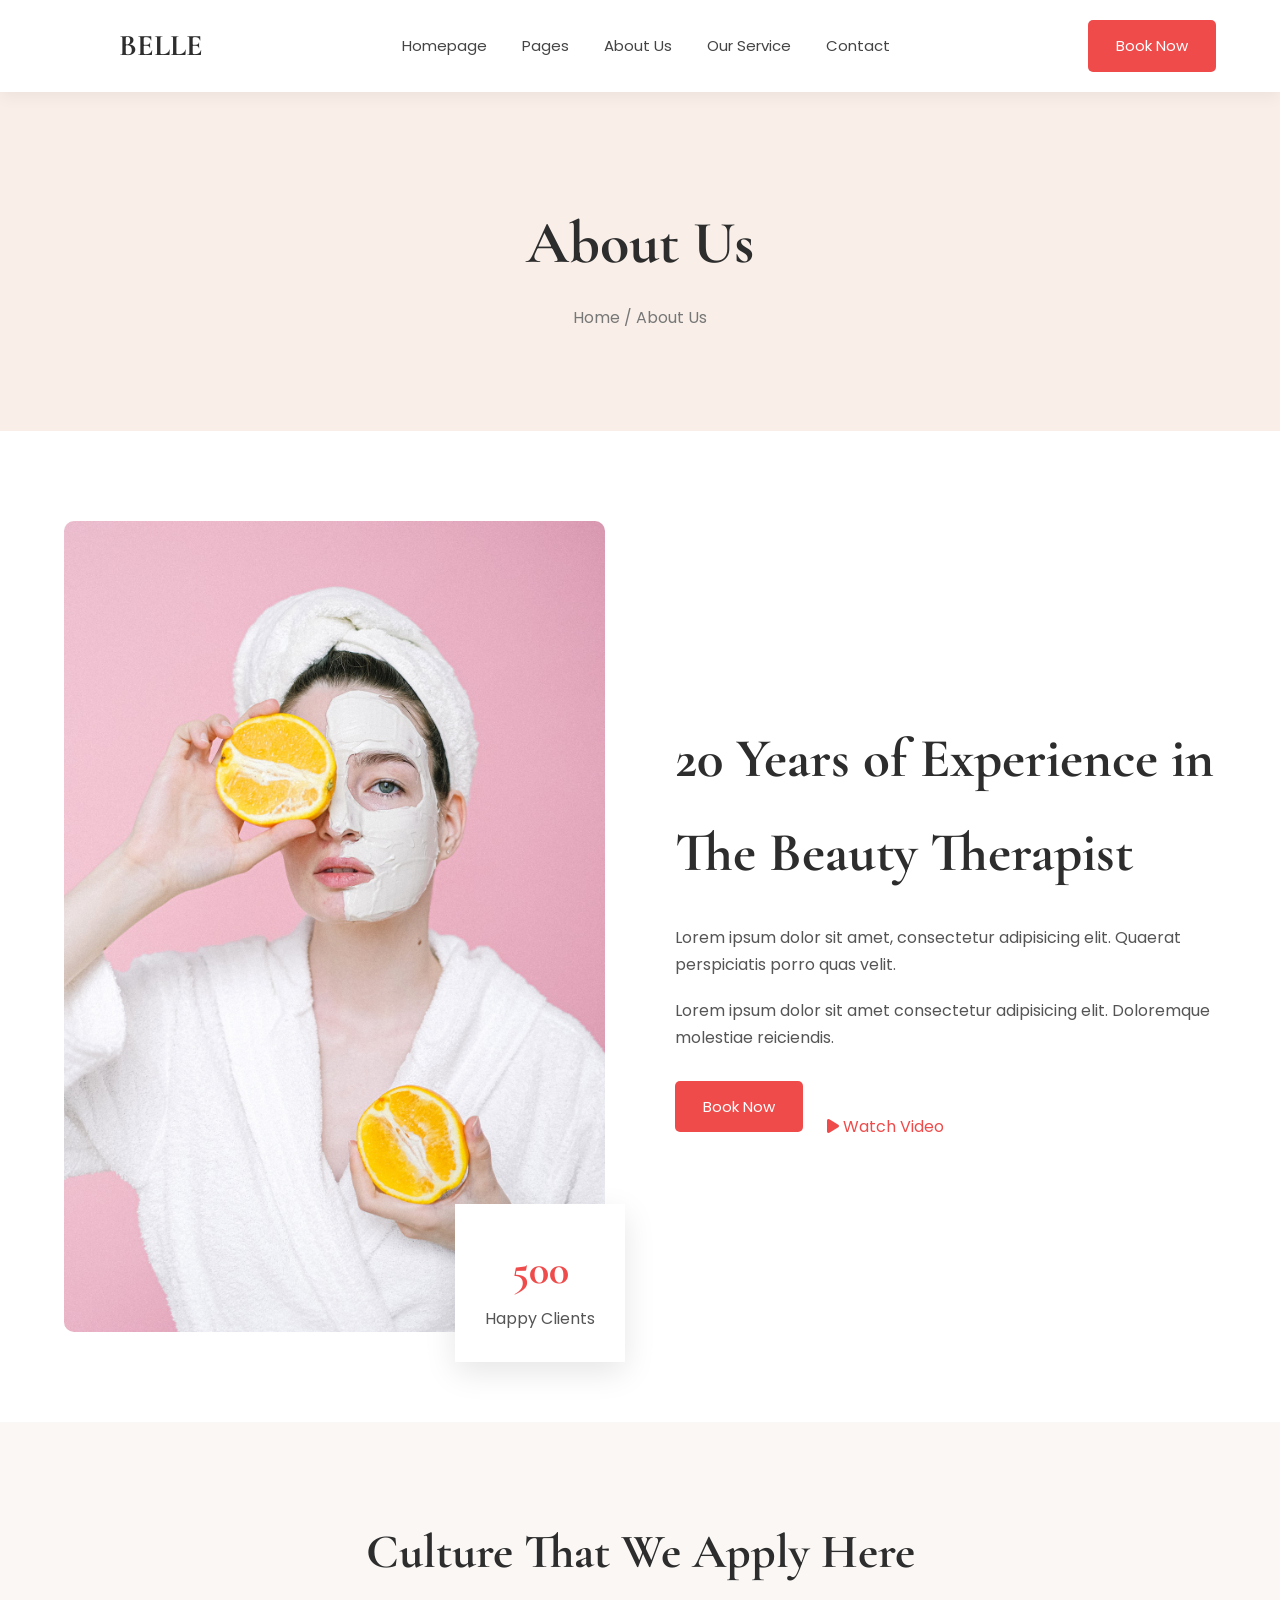
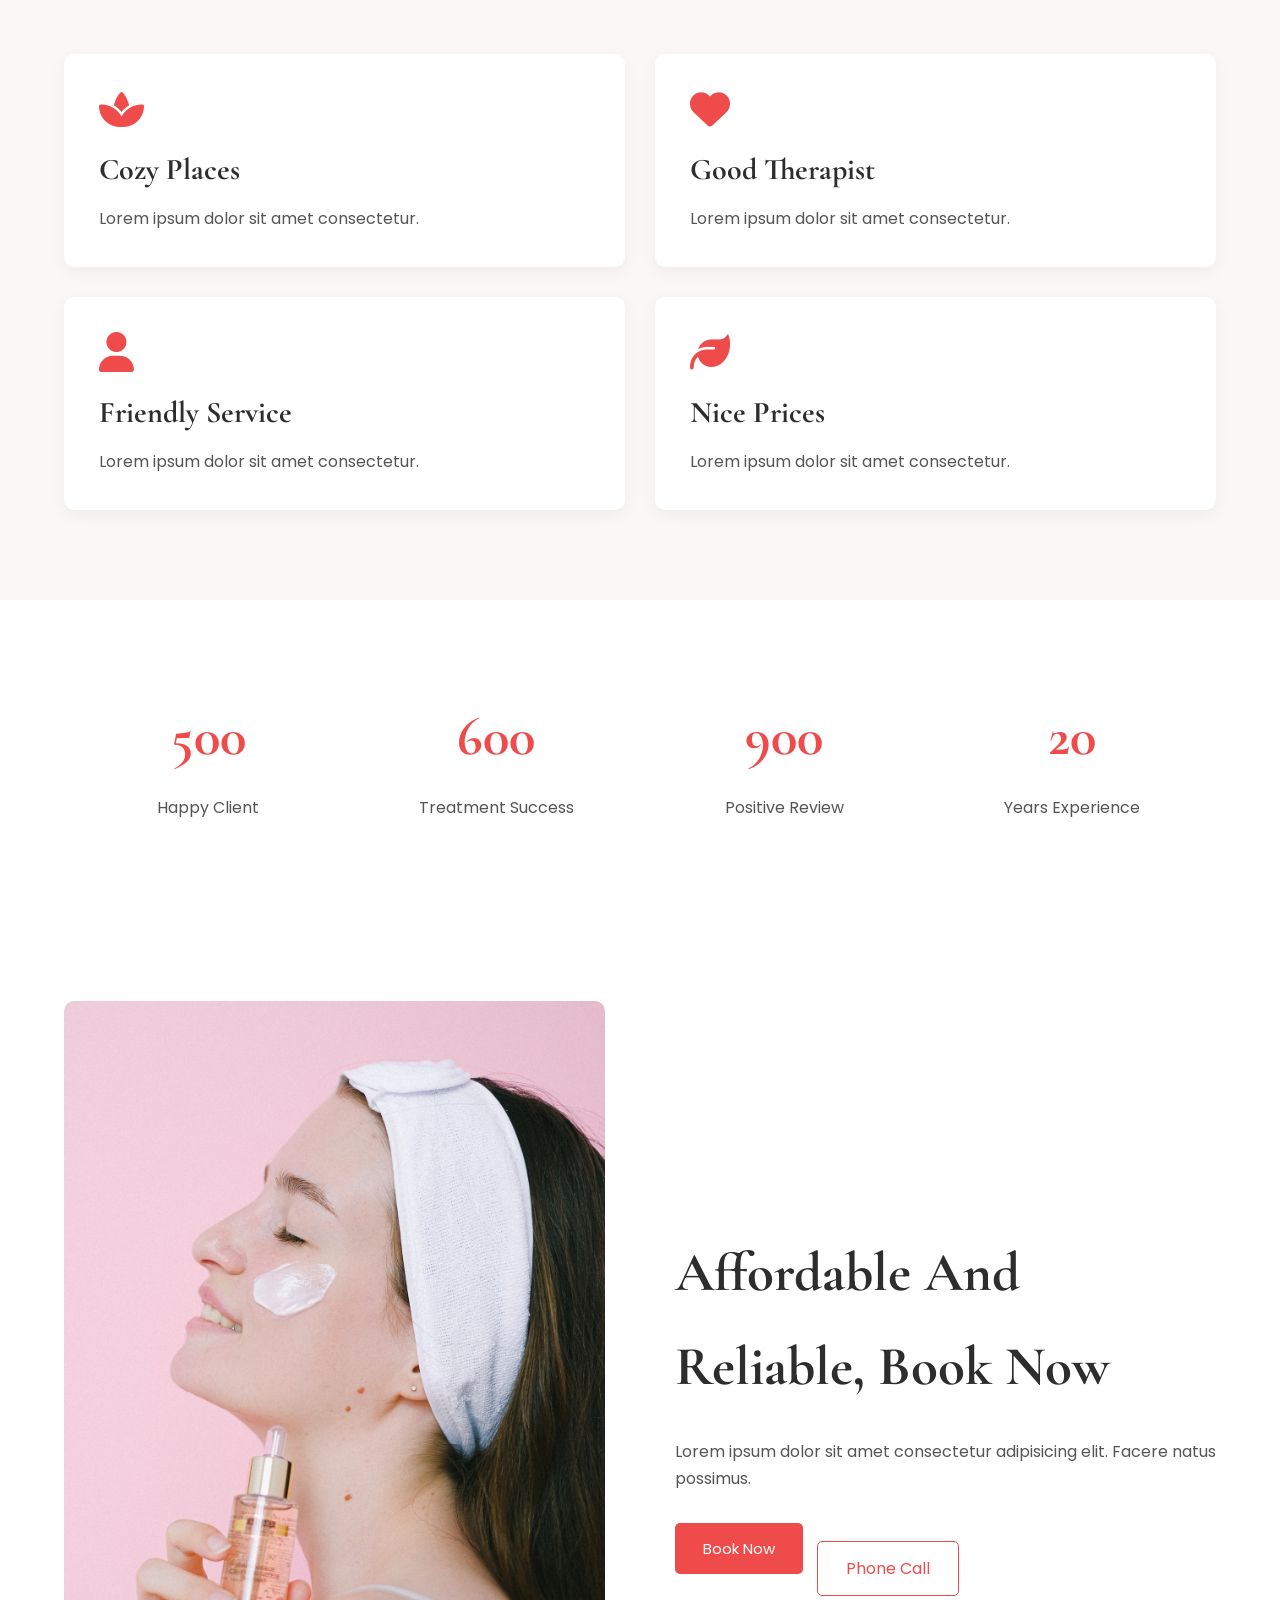
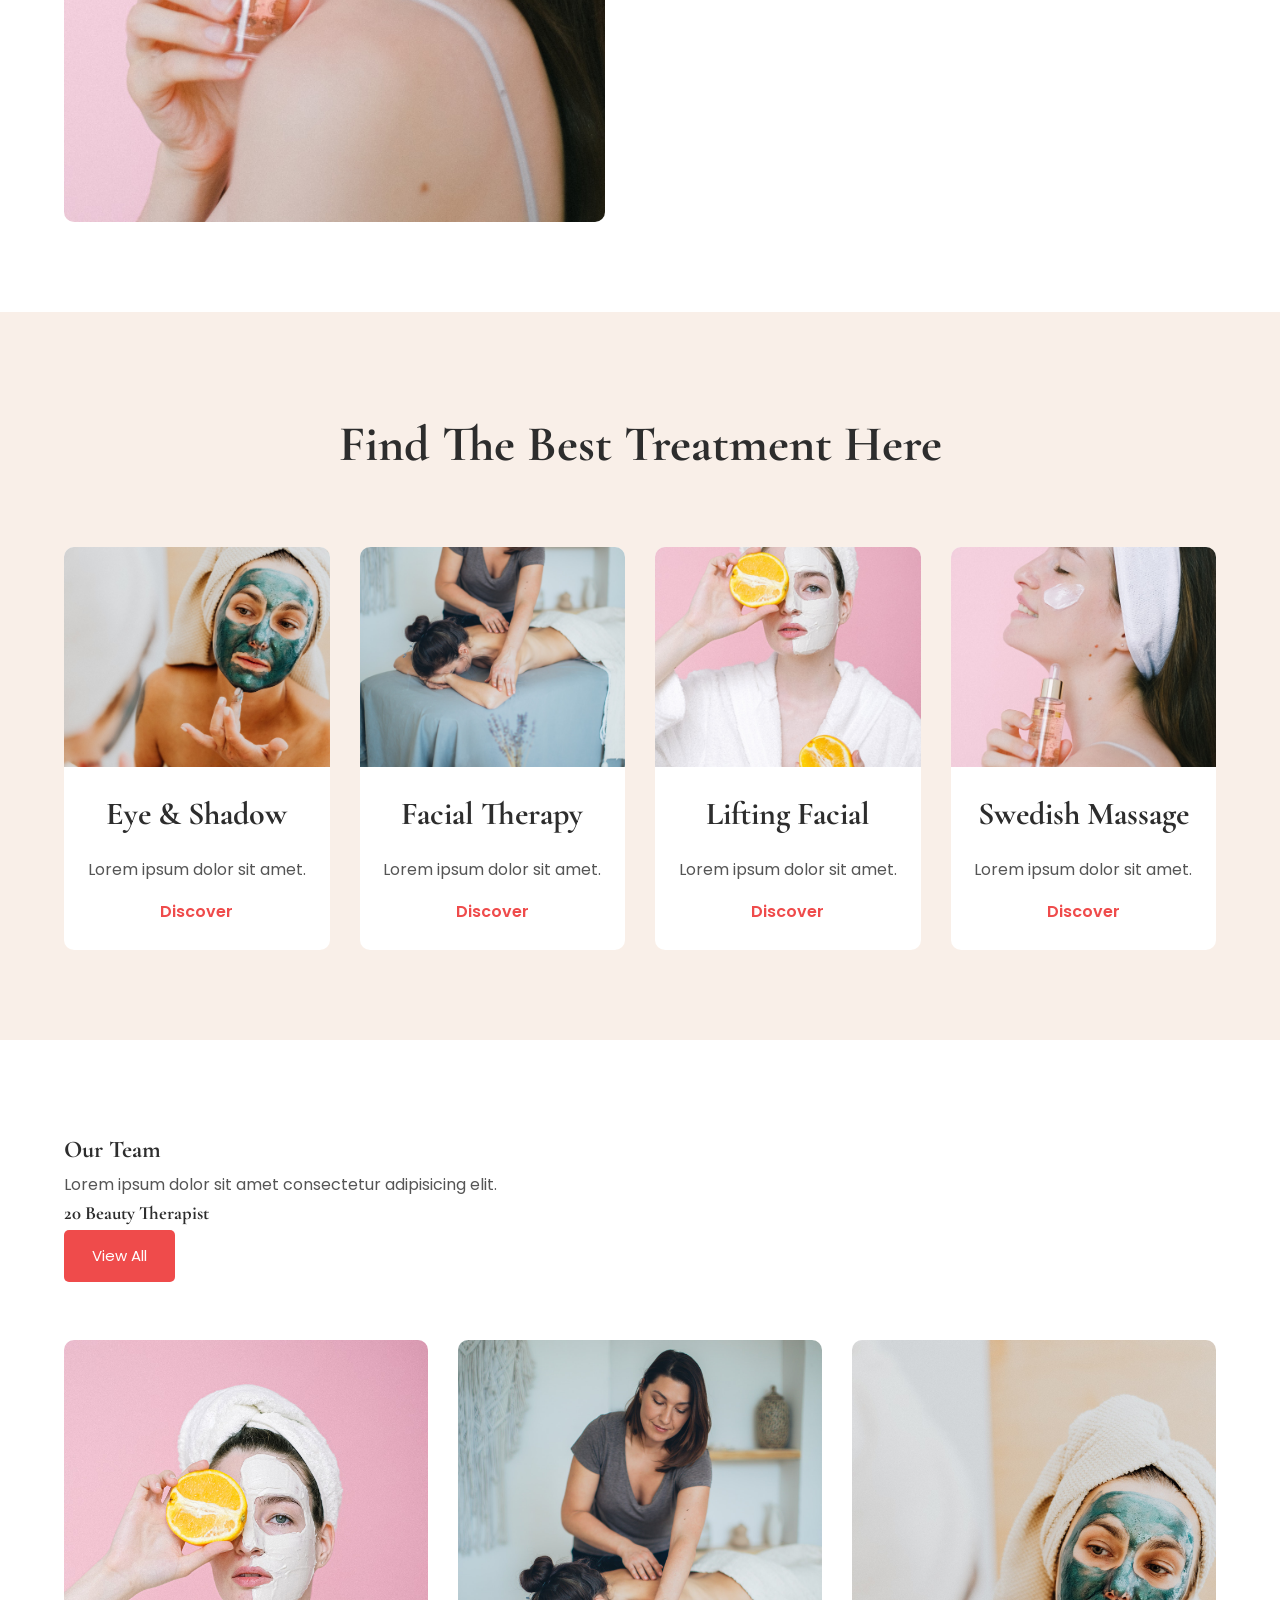
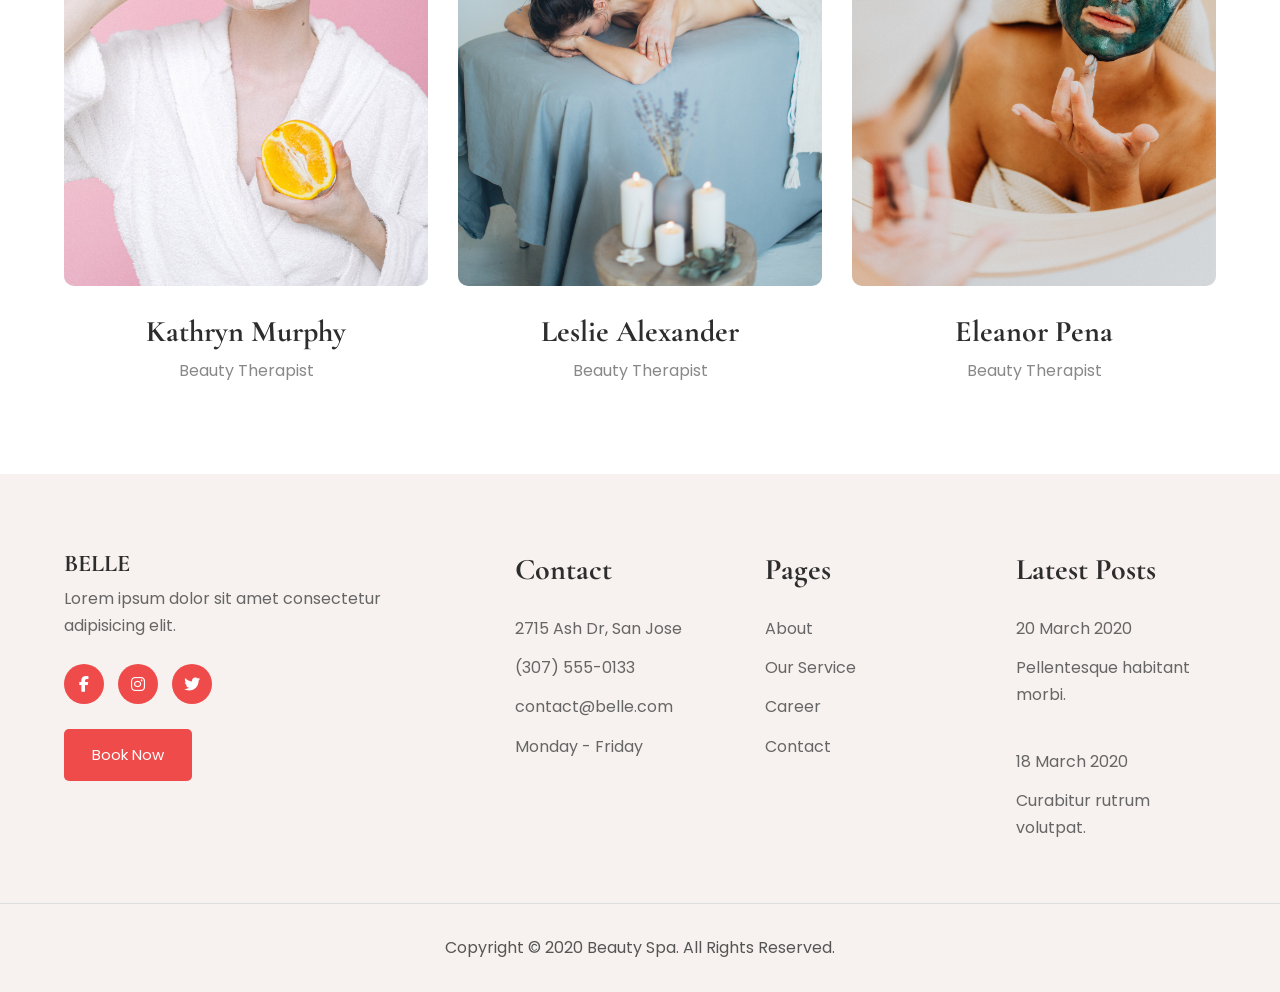
==== about.html @ ede9dcdd "added about.html" ====
<!DOCTYPE html>
<html lang="en">
<head>

    <meta charset="UTF-8">
    <meta http-equiv="X-UA-Compatible" content="IE=edge">
    <meta name="viewport" content="width=device-width, initial-scale=1.0">

    <title>Belle Beauty Spa - About Us</title>

    <!-- Google Fonts -->
    <link href="https://fonts.googleapis.com/css2?family=Cormorant+Garamond:wght@400;500;600;700&family=Poppins:wght@300;400;500;600&display=swap" rel="stylesheet">

    <!-- Font Awesome -->
    <link rel="stylesheet"
    href="https://cdnjs.cloudflare.com/ajax/libs/font-awesome/6.5.0/css/all.min.css">

    <!-- CSS -->
    <link rel="stylesheet" href="./css/about.css">

</head>
<body>

<!-- ================= HEADER ================= -->

<header>

<div class="container nav">

<div class="logo">
    <img src="images/logo.png" alt="">
    <h2>BELLE</h2>
</div>

<nav>

<ul>

<li><a href="#">Homepage</a></li>
<li><a href="#">Pages</a></li>
<li><a href="#">About Us</a></li>
<li><a href="#">Our Service</a></li>
<li><a href="#">Contact</a></li>

</ul>

</nav>

<a href="#" class="btn">Book Now</a>

</div>

</header>

<!-- ================= HERO ================= -->

<section class="hero">

<div class="container">

<h1>About Us</h1>

<p>Home / About Us</p>

</div>

</section>

<!-- ================= EXPERIENCE ================= -->

<section class="experience">

<div class="container experience-grid">

<div class="experience-image">

<img src="./images/image1.jpg" alt="">

<div class="clients-box">

<h2>500</h2>

<p>Happy Clients</p>

</div>

</div>

<div class="experience-content">

<h2>
20 Years of Experience in<br>
The Beauty Therapist
</h2>

<p>

Lorem ipsum dolor sit amet, consectetur adipisicing elit.
Quaerat perspiciatis porro quas velit.

</p>

<p>

Lorem ipsum dolor sit amet consectetur adipisicing elit.
Doloremque molestiae reiciendis.

</p>

<div class="buttons">

<a href="#" class="btn">Book Now</a>

<a href="#" class="video-btn">
<i class="fa-solid fa-play"></i>
Watch Video
</a>

</div>

</div>

</div>

</section>

<!-- ================= CULTURE ================= -->

<section class="culture">

<div class="container">

<h2>Culture That We Apply Here</h2>

<div class="culture-grid">

<div class="culture-box">

<i class="fa-solid fa-spa"></i>

<h3>Cozy Places</h3>

<p>Lorem ipsum dolor sit amet consectetur.</p>

</div>

<div class="culture-box">

<i class="fa-solid fa-heart"></i>

<h3>Good Therapist</h3>

<p>Lorem ipsum dolor sit amet consectetur.</p>

</div>

<div class="culture-box">

<i class="fa-solid fa-user"></i>

<h3>Friendly Service</h3>

<p>Lorem ipsum dolor sit amet consectetur.</p>

</div>

<div class="culture-box">

<i class="fa-solid fa-leaf"></i>

<h3>Nice Prices</h3>

<p>Lorem ipsum dolor sit amet consectetur.</p>

</div>

</div>

</div>

</section>

<!-- ================= COUNTER ================= -->

<section class="counter">

<div class="container counter-grid">

<div>

<h2>500</h2>

<p>Happy Client</p>

</div>

<div>

<h2>600</h2>

<p>Treatment Success</p>

</div>

<div>

<h2>900</h2>

<p>Positive Review</p>

</div>

<div>

<h2>20</h2>

<p>Years Experience</p>

</div>

</div>

</section>

<!-- ================= BOOK ================= -->

<section class="booking">

<div class="container booking-grid">

<div class="booking-image">

<img src="./images/image4.jpg" alt="">

</div>

<div>

<h2>Affordable And Reliable, Book Now</h2>

<p>

Lorem ipsum dolor sit amet consectetur adipisicing elit.
Facere natus possimus.

</p>

<div class="buttons">

<a href="#" class="btn">Book Now</a>

<a href="#" class="btn-outline">Phone Call</a>

</div>

</div>

</div>

</section>

<!-- ================= SERVICES ================= -->

<section class="services">

<div class="container">

<h2>Find The Best Treatment Here</h2>

<div class="service-grid">

<div class="service-card">

<img src="./images/image3.jpg">

<h3>Eye & Shadow</h3>

<p>Lorem ipsum dolor sit amet.</p>

<a href="#">Discover</a>

</div>

<div class="service-card">

<img src="./images/image2.jpg">

<h3>Facial Therapy</h3>

<p>Lorem ipsum dolor sit amet.</p>

<a href="#">Discover</a>

</div>

<div class="service-card">

<img src="./images/image1.jpg">

<h3>Lifting Facial</h3>

<p>Lorem ipsum dolor sit amet.</p>

<a href="#">Discover</a>

</div>

<div class="service-card">

<img src="./images/image4.jpg">

<h3>Swedish Massage</h3>

<p>Lorem ipsum dolor sit amet.</p>

<a href="#">Discover</a>

</div>

</div>

</div>

</section>

<!-- ================= TEAM ================= -->

<section class="team">

<div class="container">

<div class="team-heading">

<div>

<h2>Our Team</h2>

<p>

Lorem ipsum dolor sit amet consectetur adipisicing elit.

</p>

<h3>20 Beauty Therapist</h3>

<a href="#" class="btn">View All</a>

</div>

</div>

<div class="team-grid">

<div class="member">

<img src="./images/image1.jpg">

<h4>Kathryn Murphy</h4>

<span>Beauty Therapist</span>

</div>

<div class="member">

<img src="./images/image2.jpg">

<h4>Leslie Alexander</h4>

<span>Beauty Therapist</span>

</div>

<div class="member">

<img src="./images/image3.jpg">

<h4>Eleanor Pena</h4>

<span>Beauty Therapist</span>

</div>

</div>

</div>

</section>

<!-- ================= FOOTER ================= -->

<footer>

<div class="container footer-grid">

<div>

<h2>BELLE</h2>

<p>

Lorem ipsum dolor sit amet consectetur adipisicing elit.

</p>

<div class="social">

<i class="fab fa-facebook-f"></i>

<i class="fab fa-instagram"></i>

<i class="fab fa-twitter"></i>

</div>

<a href="#" class="btn">Book Now</a>

</div>

<div>

<h3>Contact</h3>

<p>2715 Ash Dr, San Jose</p>

<p>(307) 555-0133</p>

<p>contact@belle.com</p>

<p>Monday - Friday</p>

</div>

<div>

<h3>Pages</h3>

<ul>

<li>About</li>

<li>Our Service</li>

<li>Career</li>

<li>Contact</li>

</ul>

</div>

<div>

<h3>Latest Posts</h3>

<p>20 March 2020</p>

<p>Pellentesque habitant morbi.</p>

<br>

<p>18 March 2020</p>

<p>Curabitur rutrum volutpat.</p>

</div>

</div>

<div class="copyright">

<p>

Copyright © 2020 Beauty Spa. All Rights Reserved.

</p>

</div>

</footer>

</body>
</html>
---- css/about.css ----
/*==========================
    GOOGLE FONTS RESET
==========================*/

*{
    margin:0;
    padding:0;
    box-sizing:border-box;
}

html{
    scroll-behavior:smooth;
}

body{
    font-family:'Poppins',sans-serif;
    color:#555;
    background:#fff;
    line-height:1.7;
}

img{
    width:100%;
    display:block;
}

a{
    text-decoration:none;
}

ul{
    list-style:none;
}

.container{
    width:90%;
    max-width:1200px;
    margin:auto;
}

/*==========================
        HEADINGS
==========================*/

h1,h2,h3,h4{
    font-family:'Cormorant Garamond',serif;
    color:#2d2d2d;
}

section{
    padding:90px 0;
}

/*==========================
        BUTTONS
==========================*/

.btn{
    display:inline-block;
    padding:13px 28px;
    background:#ef4b4b;
    color:#fff;
    border-radius:5px;
    transition:.3s;
    font-size:15px;
}

.btn:hover{
    background:#d93737;
}

.btn-outline{
    display:inline-block;
    padding:13px 28px;
    border:1px solid #ef4b4b;
    color:#ef4b4b;
    border-radius:5px;
    margin-left:10px;
    transition:.3s;
}

.btn-outline:hover{
    background:#ef4b4b;
    color:#fff;
}

/*==========================
        HEADER
==========================*/

header{
    background:#fff;
    box-shadow:0 5px 15px rgba(0,0,0,.05);
    position:sticky;
    top:0;
    z-index:999;
}

.nav{
    display:flex;
    justify-content:space-between;
    align-items:center;
    padding:20px 0;
}

.logo{
    display:flex;
    align-items:center;
    gap:10px;
}

.logo img{
    width:45px;
}

.logo h2{
    font-size:30px;
}

nav ul{
    display:flex;
    gap:35px;
}

nav a{
    color:#444;
    font-size:15px;
    transition:.3s;
}

nav a:hover{
    color:#ef4b4b;
}

/*==========================
        HERO
==========================*/

.hero{
    background:#f9efe8;
    text-align:center;
    padding:100px 0;
}

.hero h1{
    font-size:60px;
    margin-bottom:10px;
}

.hero p{
    color:#777;
}

/*==========================
    EXPERIENCE
==========================*/

.experience-grid{
    display:grid;
    grid-template-columns:1fr 1fr;
    gap:70px;
    align-items:center;
}

.experience-image{
    position:relative;
}

.experience-image img{
    border-radius:10px;
}

.clients-box{
    position:absolute;
    bottom:-30px;
    right:-20px;
    width:170px;
    background:#fff;
    padding:30px;
    text-align:center;
    box-shadow:0 10px 30px rgba(0,0,0,.1);
}

.clients-box h2{
    color:#ef4b4b;
    font-size:42px;
}

.experience-content h2{
    font-size:55px;
    margin-bottom:25px;
}

.experience-content p{
    margin-bottom:18px;
}

.buttons{
    margin-top:30px;
}

.video-btn{
    color:#ef4b4b;
    margin-left:20px;
}

/*==========================
        CULTURE
==========================*/

.culture{
    background:#faf7f5;
}

.culture h2{
    text-align:center;
    font-size:48px;
    margin-bottom:60px;
}

.culture-grid{
    display:grid;
    grid-template-columns:repeat(2,1fr);
    gap:30px;
}

.culture-box{
    background:#fff;
    padding:35px;
    border-radius:10px;
    transition:.4s;
    box-shadow:0 5px 15px rgba(0,0,0,.05);
}

.culture-box:hover{
    transform:translateY(-10px);
}

.culture-box i{
    color:#ef4b4b;
    font-size:40px;
    margin-bottom:15px;
}

.culture-box h3{
    font-size:30px;
    margin-bottom:10px;
}

/*==========================
        COUNTER
==========================*/

.counter-grid{
    display:grid;
    grid-template-columns:repeat(4,1fr);
    text-align:center;
}

.counter h2{
    color:#ef4b4b;
    font-size:55px;
}

.counter p{
    margin-top:10px;
}

/*==========================
        BOOKING
==========================*/

.booking-grid{
    display:grid;
    grid-template-columns:1fr 1fr;
    gap:70px;
    align-items:center;
}

.booking-image img{
    border-radius:10px;
}

.booking h2{
    font-size:55px;
    margin-bottom:25px;
}

.booking p{
    margin-bottom:25px;
}

/*==========================
        SERVICES
==========================*/

.services{
    background:#f9efe8;
}

.services h2{
    text-align:center;
    font-size:50px;
    margin-bottom:60px;
}

.service-grid{
    display:grid;
    grid-template-columns:repeat(4,1fr);
    gap:30px;
}

.service-card{
    background:#fff;
    text-align:center;
    border-radius:10px;
    overflow:hidden;
    transition:.4s;
}

.service-card:hover{
    transform:translateY(-10px);
    box-shadow:0 15px 35px rgba(0,0,0,.1);
}

.service-card img{
    height:220px;
    object-fit:cover;
}

.service-card h3{
    margin-top:20px;
    font-size:32px;
}

.service-card p{
    padding:15px;
}

.service-card a{
    display:inline-block;
    margin-bottom:25px;
    color:#ef4b4b;
    font-weight:600;
}

/*==========================
        TEAM
==========================*/

.team-grid{
    display:grid;
    grid-template-columns:repeat(3,1fr);
    gap:30px;
    margin-top:50px;
}

.member{
    text-align:center;
}

.member img{
    border-radius:10px;
    margin-bottom:20px;
}

.member h4{
    font-size:30px;
}

.member span{
    color:#888;
}

/*==========================
        FOOTER
==========================*/

footer{
    background:#f7f2ef;
    padding-top:70px;
}

.footer-grid{
    display:grid;
    grid-template-columns:2fr 1fr 1fr 1fr;
    gap:50px;
}

.footer-grid h3{
    margin-bottom:20px;
    font-size:30px;
}

.footer-grid p,
.footer-grid li{
    margin-bottom:12px;
    color:#666;
}

.social{
    margin:25px 0;
}

.social i{
    width:40px;
    height:40px;
    line-height:40px;
    text-align:center;
    border-radius:50%;
    background:#ef4b4b;
    color:#fff;
    margin-right:10px;
    cursor:pointer;
    transition:.3s;
}

.social i:hover{
    transform:scale(1.1);
}

.copyright{
    text-align:center;
    padding:30px;
    margin-top:50px;
    border-top:1px solid #ddd;
}

/*==========================
        RESPONSIVE
==========================*/

@media(max-width:992px){

nav{
    display:none;
}

.experience-grid,
.booking-grid,
.footer-grid{
    grid-template-columns:1fr;
}

.service-grid{
    grid-template-columns:repeat(2,1fr);
}

.team-grid{
    grid-template-columns:repeat(2,1fr);
}

.counter-grid{
    grid-template-columns:repeat(2,1fr);
    gap:40px;
}

.culture-grid{
    grid-template-columns:1fr;
}

}

@media(max-width:768px){

.hero h1{
    font-size:42px;
}

.experience-content h2,
.booking h2,
.services h2,
.culture h2{
    font-size:38px;
}

.service-grid,
.team-grid,
.counter-grid{
    grid-template-columns:1fr;
}

.clients-box{
    position:static;
    margin-top:20px;
}

.buttons .btn,
.buttons .btn-outline{
    display:block;
    margin:15px 0;
}

}


/* Sticky Header */

header.sticky{
    box-shadow:0 10px 30px rgba(0,0,0,.15);
    transition:.3s;
}

/* Fade Animation */

.hidden{
    opacity:0;
    transform:translateY(40px);
    transition:1s;
}

.show{
    opacity:1;
    transform:translateY(0);
}

/* Active Nav */

nav a.active{
    color:#ef4b4b;
    font-weight:600;
}

/* Ripple Effect */

.btn{
    position:relative;
    overflow:hidden;
}

.ripple{

    position:absolute;

    border-radius:50%;

    transform:scale(0);

    animation:ripple .6s linear;

    background:rgba(255,255,255,.6);

}

@keyframes ripple{

    to{

        transform:scale(4);

        opacity:0;

    }

}
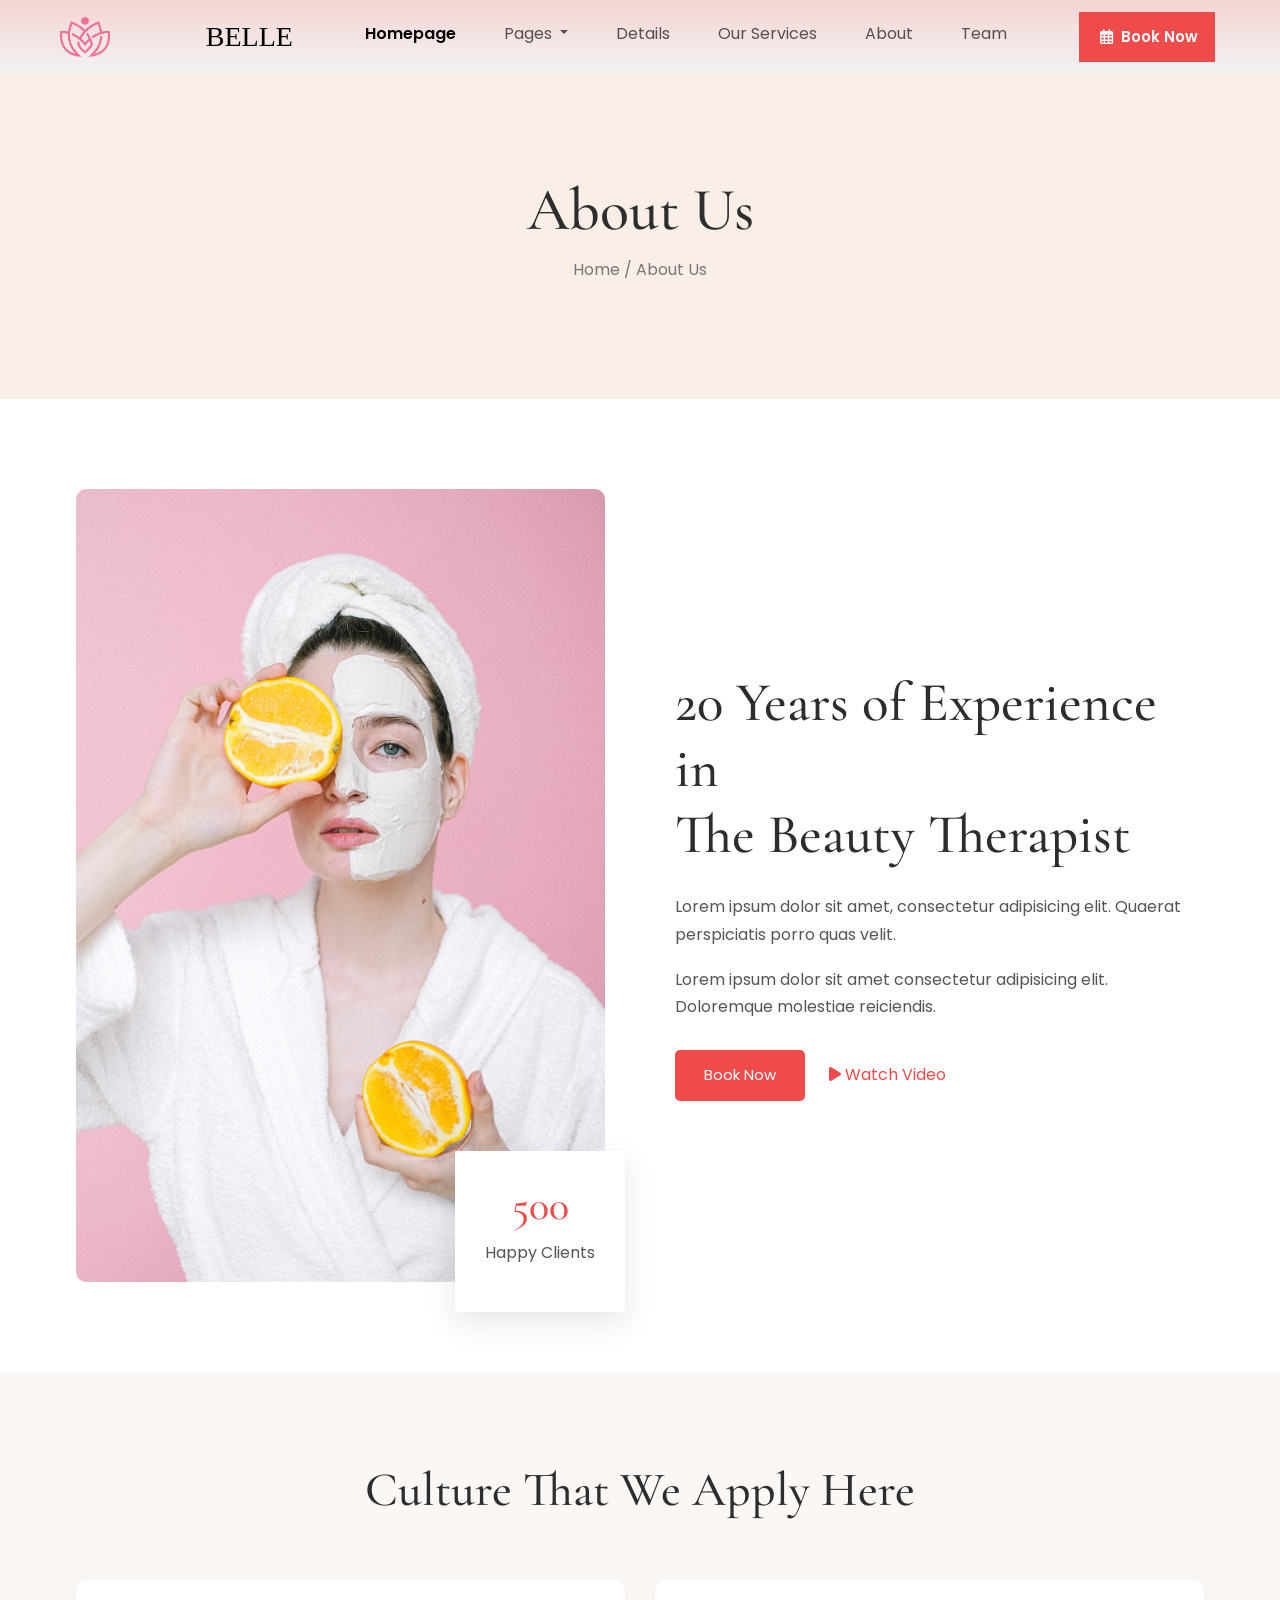
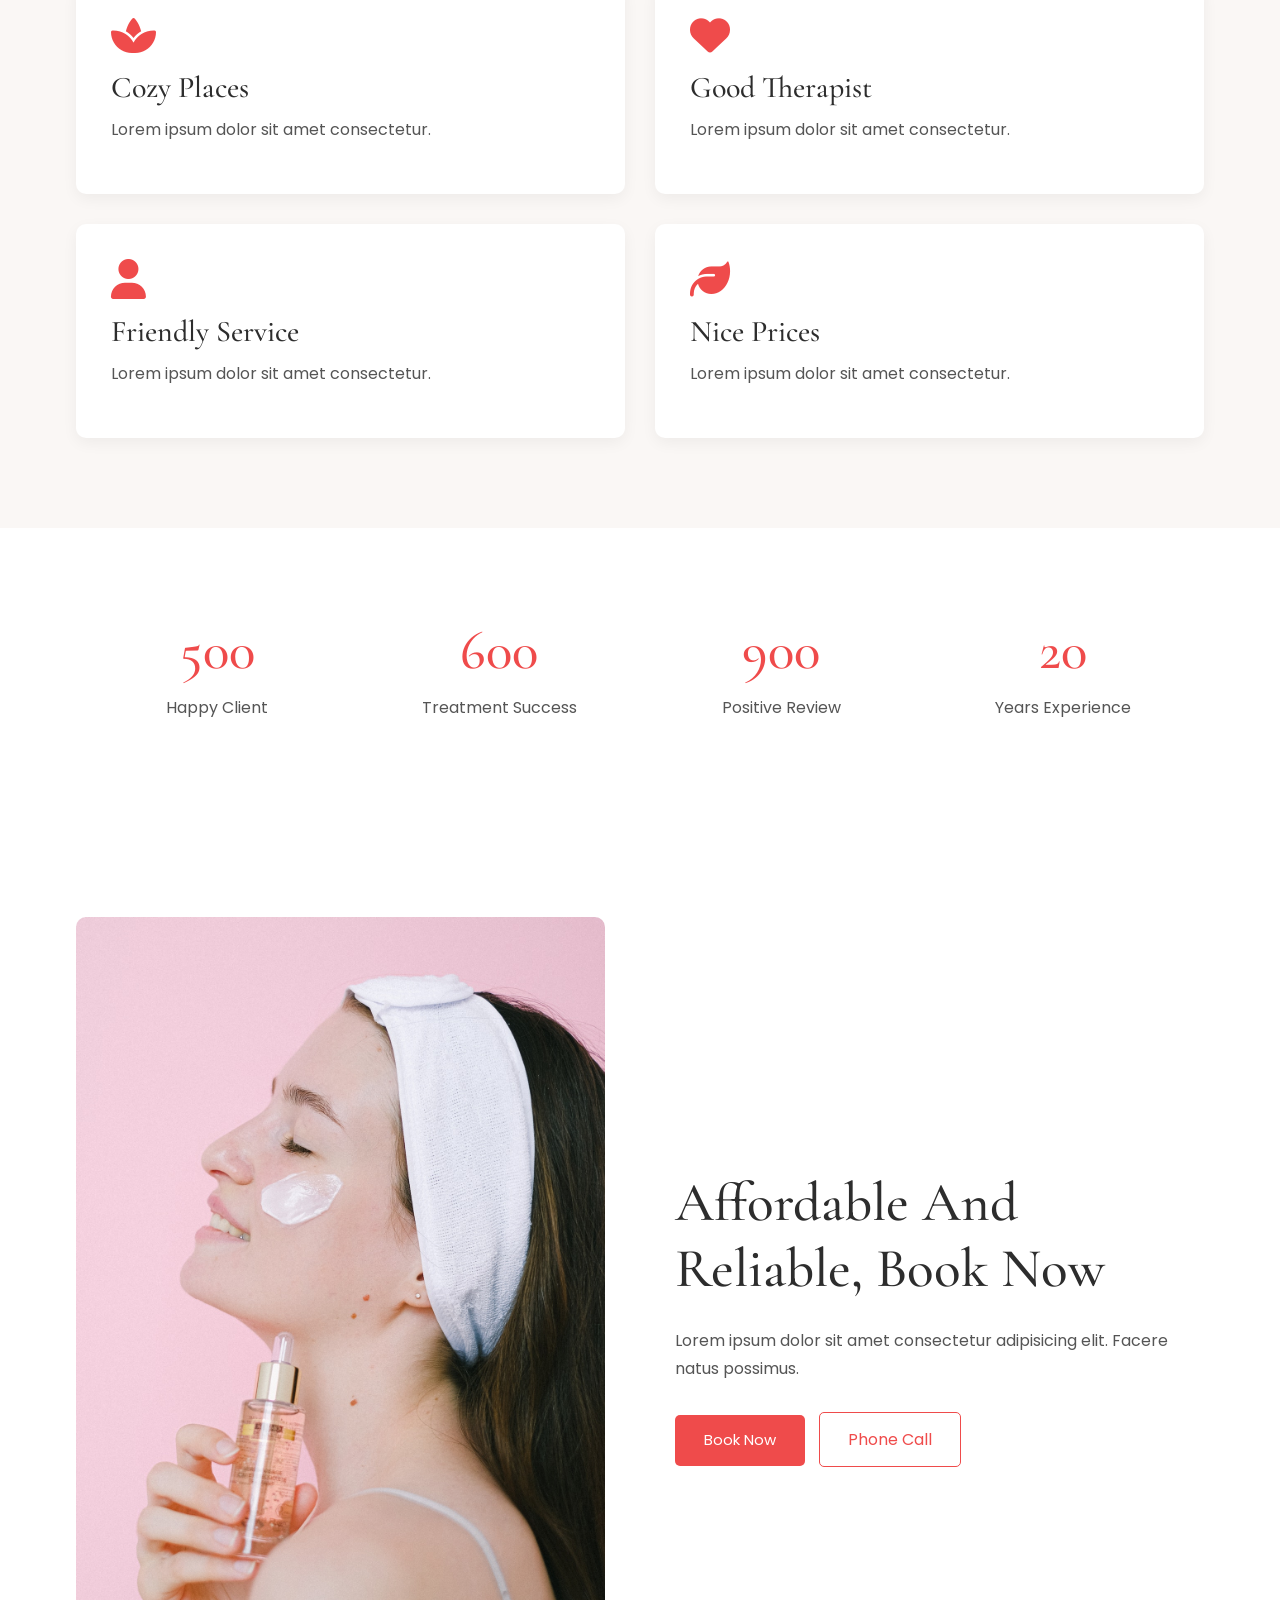
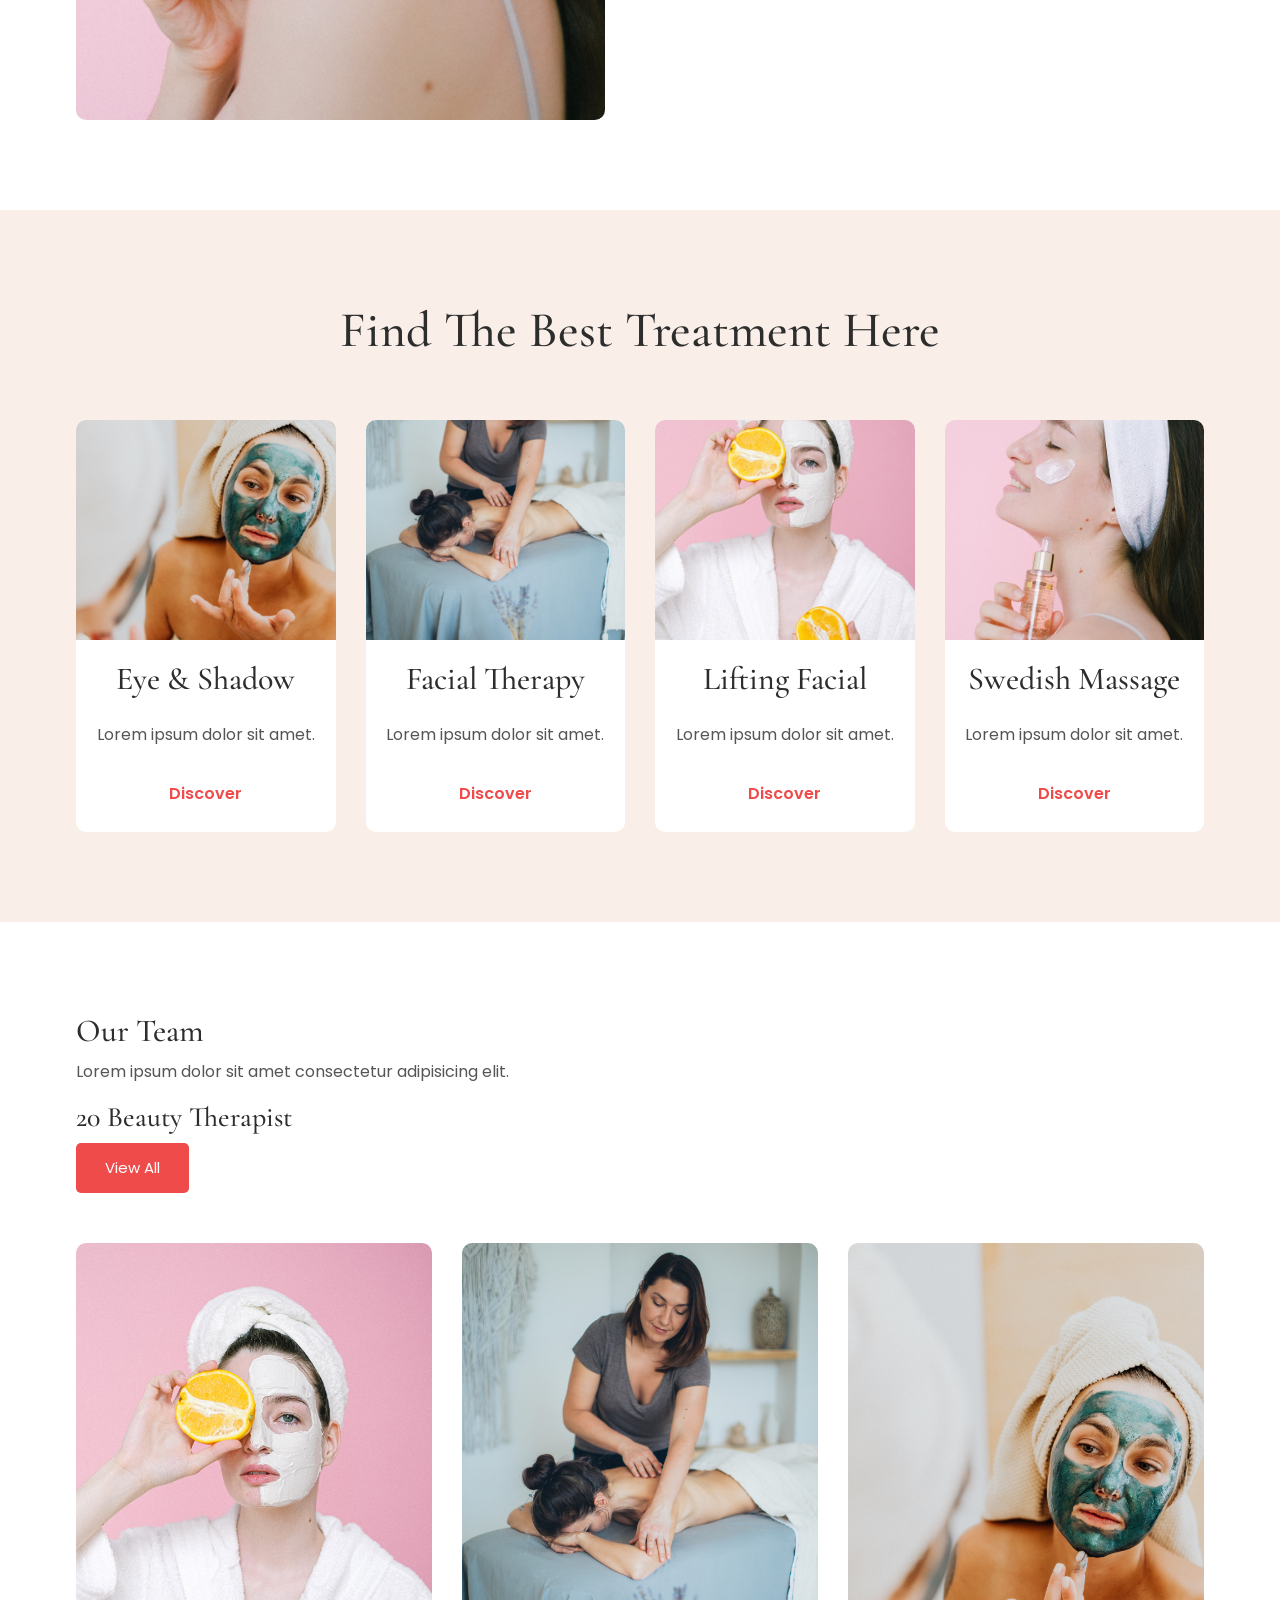
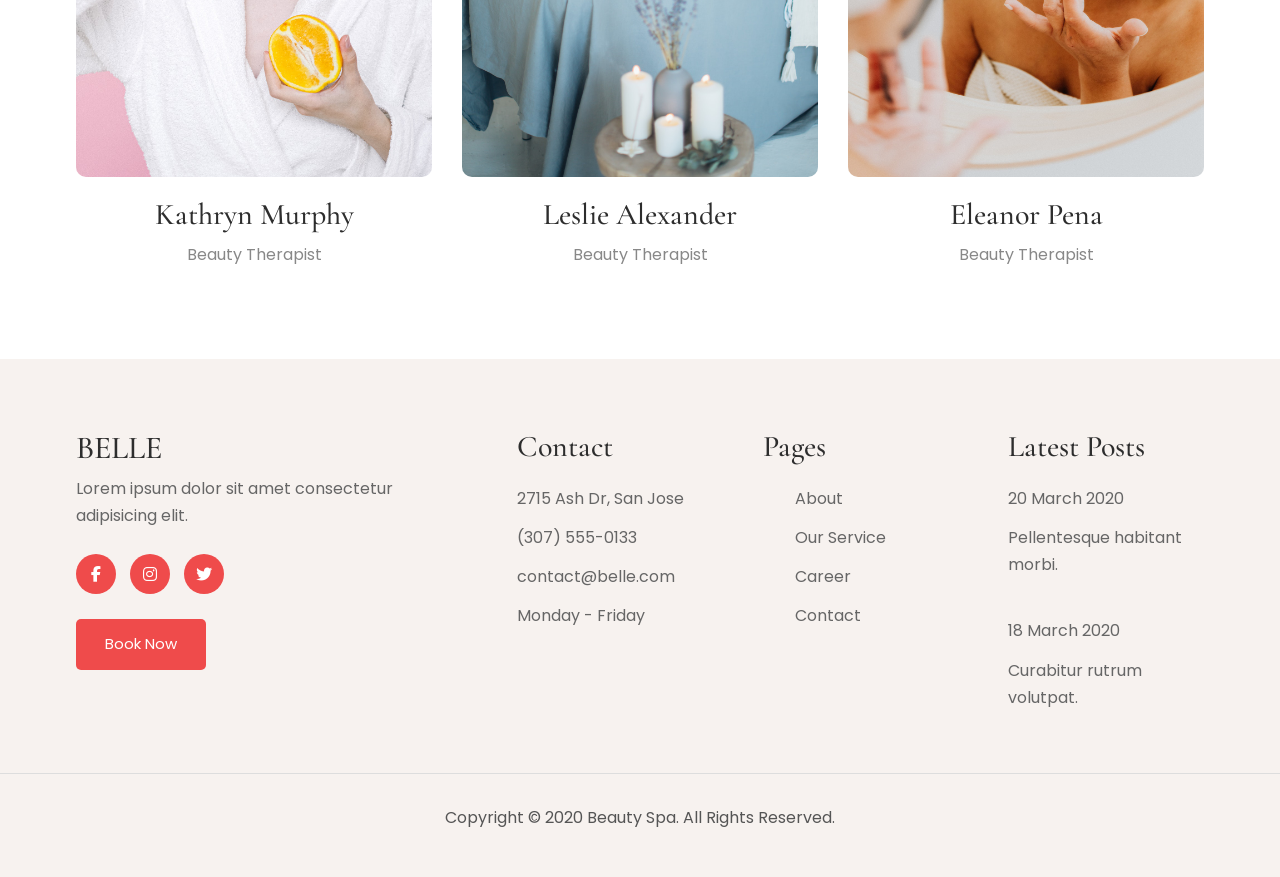
==== commit 8c318fac: "Added index.html and style.css files and edit" ====
--- a/about.html
+++ b/about.html
@@ -8,6 +8,11 @@
 
     <title>Belle Beauty Spa - About Us</title>
 
+    <!-- Bootstrap CDN -->
+
+    <link href="https://cdn.jsdelivr.net/npm/bootstrap@5.3.8/dist/css/bootstrap.min.css" rel="stylesheet" integrity="sha384-sRIl4kxILFvY47J16cr9ZwB07vP4J8+LH7qKQnuqkuIAvNWLzeN8tE5YBujZqJLB" crossorigin="anonymous">
+    <script src="https://cdn.jsdelivr.net/npm/bootstrap@5.3.8/dist/js/bootstrap.bundle.min.js" integrity="sha384-FKyoEForCGlyvwx9Hj09JcYn3nv7wiPVlz7YYwJrWVcXK/BmnVDxM+D2scQbITxI" crossorigin="anonymous"></script>
+
     <!-- Google Fonts -->
     <link href="https://fonts.googleapis.com/css2?family=Cormorant+Garamond:wght@400;500;600;700&family=Poppins:wght@300;400;500;600&display=swap" rel="stylesheet">
 
@@ -21,34 +26,55 @@
 </head>
 <body>
 
-<!-- ================= HEADER ================= -->
-
-<header>
-
-<div class="container nav">
-
-<div class="logo">
-    <img src="images/logo.png" alt="">
-    <h2>BELLE</h2>
-</div>
-
-<nav>
-
-<ul>
-
-<li><a href="#">Homepage</a></li>
-<li><a href="#">Pages</a></li>
-<li><a href="#">About Us</a></li>
-<li><a href="#">Our Service</a></li>
-<li><a href="#">Contact</a></li>
-
-</ul>
-
-</nav>
-
-<a href="#" class="btn">Book Now</a>
-
-</div>
+    <!-- NavBar Section -->
+
+    <nav class="navbar navbar-expand-lg bg-body-tertiary">
+        <div class="container-fluid">
+            <div class="pic-image-logo mx-5">
+                <img class="navbar-img" style="height: 40px;" src="./images/navbar images/20260705_215149169.png" alt="">
+            </div>
+            <a class="navbar-brand fs-3 mx-5" style="font-family: 'Coromant Garamond'; letter-spacing: 0px;" href="./index.html">BELLE</a>
+            <button class="navbar-toggler" type="button" data-bs-toggle="collapse" data-bs-target="#navbarSupportedContent"
+                aria-controls="navbarSupportedContent" aria-expanded="false" aria-label="Toggle navigation">
+                <span class="navbar-toggler-icon"></span>
+            </button>
+            <div class="collapse navbar-collapse" id="navbarSupportedContent">
+                <ul class="navbar-nav me-auto mb-2 mb-lg-0">
+                    <li class="nav-item">
+                        <a class="nav-link active mx-3" aria-current="page" href="./index.html">Homepage</a>
+                    </li>
+                    <li class="nav-item dropdown">
+                        <a class="nav-link dropdown-toggle mx-3" href="#" role="button" data-bs-toggle="dropdown"
+                            aria-expanded="false">
+                            Pages
+                        </a>
+                        <ul class="dropdown-menu">
+                            <li><a class="dropdown-item" href="#">Phone Accesories</a></li>
+                            <li><a class="dropdown-item" href="#">Laptops & Desktops</a></li>
+                            <li>
+                                <hr class="dropdown-divider">
+                            </li>
+                            <li><a class="dropdown-item" href="#">Maintenance and Repairs</a></li>
+                        </ul>
+                    </li>
+                    <li class="nav-item">
+                        <a class="nav-link mx-3" href="./details.html">Details</a>
+                    </li>
+                    <li class="nav-item">
+                        <a class="nav-link mx-3" href="./services.html">Our Services</a>
+                    </li>
+                    <li class="nav-item">
+                        <a class="nav-link mx-3" href="./about.html">About</a>
+                    </li>
+                    <li class="nav-item">
+                        <a class="nav-link mx-3" href="./team.html">Team</a>
+                    </li>   
+                    <a class="btn-design d-flex flex-column justify-content-center align-items-center" style="text-decoration: none;" href="#"><button class="btn rounded-0 px-3 mx-5 btn-style"> <i class="fa-regular fa-calendar-days mx-1"></i> Book Now</button></a>
+                </ul>
+                
+            </div>
+        </div>
+    </nav>
 
 </header>
 
--- a/css/about.css
+++ b/css/about.css
@@ -10,6 +10,39 @@
 
 html{
     scroll-behavior:smooth;
+}
+
+/* navbar styling */
+
+.navbar {
+    background: linear-gradient(rgba(239, 166, 161, 0.445), rgba(241, 241, 241, 0.76));
+    position: sticky;
+    top: 0;
+    width: 100%;
+    z-index: 100;
+}
+
+.nav-link {
+    transition: transform 0.5s ease-in-out;
+}
+
+.nav-link:hover {
+    color: rgb(236, 80, 106);
+    background: linear-gradient(rgba(239, 166, 161, 0.445), rgba(241, 241, 241, 0.76));
+    transform: translateY(-5px);
+}
+
+.btn-style {
+    color: white; 
+    background-color: rgb(236, 80, 106); 
+    font-weight: 600;
+    transition: transform 0.5s ease-in-out;
+}
+
+.btn-design:hover .btn-style {
+    color: white;
+    background-color: #d93737;
+    transform: scale(1.05);
 }
 
 body{
@@ -96,12 +129,12 @@
     z-index:999;
 }
 
-.nav{
+/* .nav{
     display:flex;
     justify-content:space-between;
     align-items:center;
     padding:20px 0;
-}
+} */
 
 .logo{
     display:flex;
@@ -117,20 +150,20 @@
     font-size:30px;
 }
 
-nav ul{
+/* nav ul{
     display:flex;
     gap:35px;
-}
-
-nav a{
+} */
+
+/* nav a{
     color:#444;
     font-size:15px;
     transition:.3s;
-}
-
-nav a:hover{
-    color:#ef4b4b;
-}
+} */
+
+/* nav a:hover{
+    color:#ef4b4b;
+} */
 
 /*==========================
         HERO
